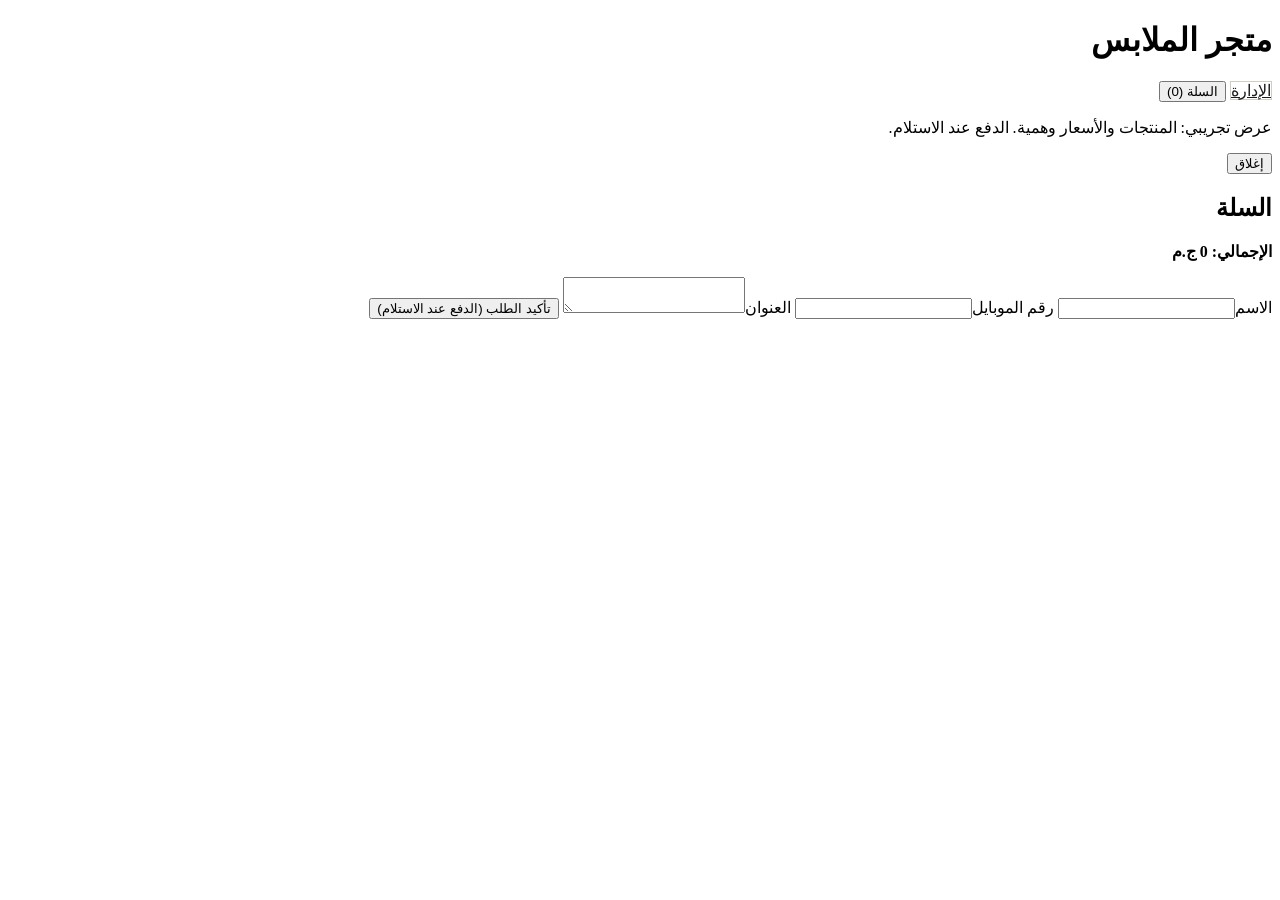
==== clothing-store/index.html @ 53a1501a "Rename 1-index.html to index.html" ====
<!doctype html>
<html lang="ar" dir="rtl">
<head>
<meta charset="utf-8"><meta name="viewport" content="width=device-width,initial-scale=1">
<title>متجر ملابس - عرض تجريبي</title>
<link rel="stylesheet" href="style.css">
</head>
<body>
<header>
  <h1>متجر الملابس</h1>
  <div><a class="btn ghost" style="background:#fff;color:#1d1d1f;border:1px solid #cfcdc6" href="admin.html">الإدارة</a>
  <button id="open-cart">السلة (<span id="count">0</span>)</button></div>
</header>
<main>
  <p class="note">عرض تجريبي: المنتجات والأسعار وهمية. الدفع عند الاستلام.</p>
  <div id="grid" class="grid"></div>
</main>
<aside id="cart" class="panel">
  <button class="ghost" id="close-cart">إغلاق</button>
  <h2>السلة</h2>
  <div id="cart-lines"></div>
  <p><b>الإجمالي: <span id="total">0</span> ج.م</b></p>
  <form id="order-form">
    <label>الاسم<input name="name" required></label>
    <label>رقم الموبايل<input name="phone" required pattern="01[0-9]{9}" title="رقم مصري من 11 رقم"></label>
    <label>العنوان<textarea name="address" rows="2" required></textarea></label>
    <button type="submit">تأكيد الطلب (الدفع عند الاستلام)</button>
  </form>
  <div id="msg"></div>
</aside>
<script src="products.js"></script>
<script src="app.js"></script>
</body>
</html>
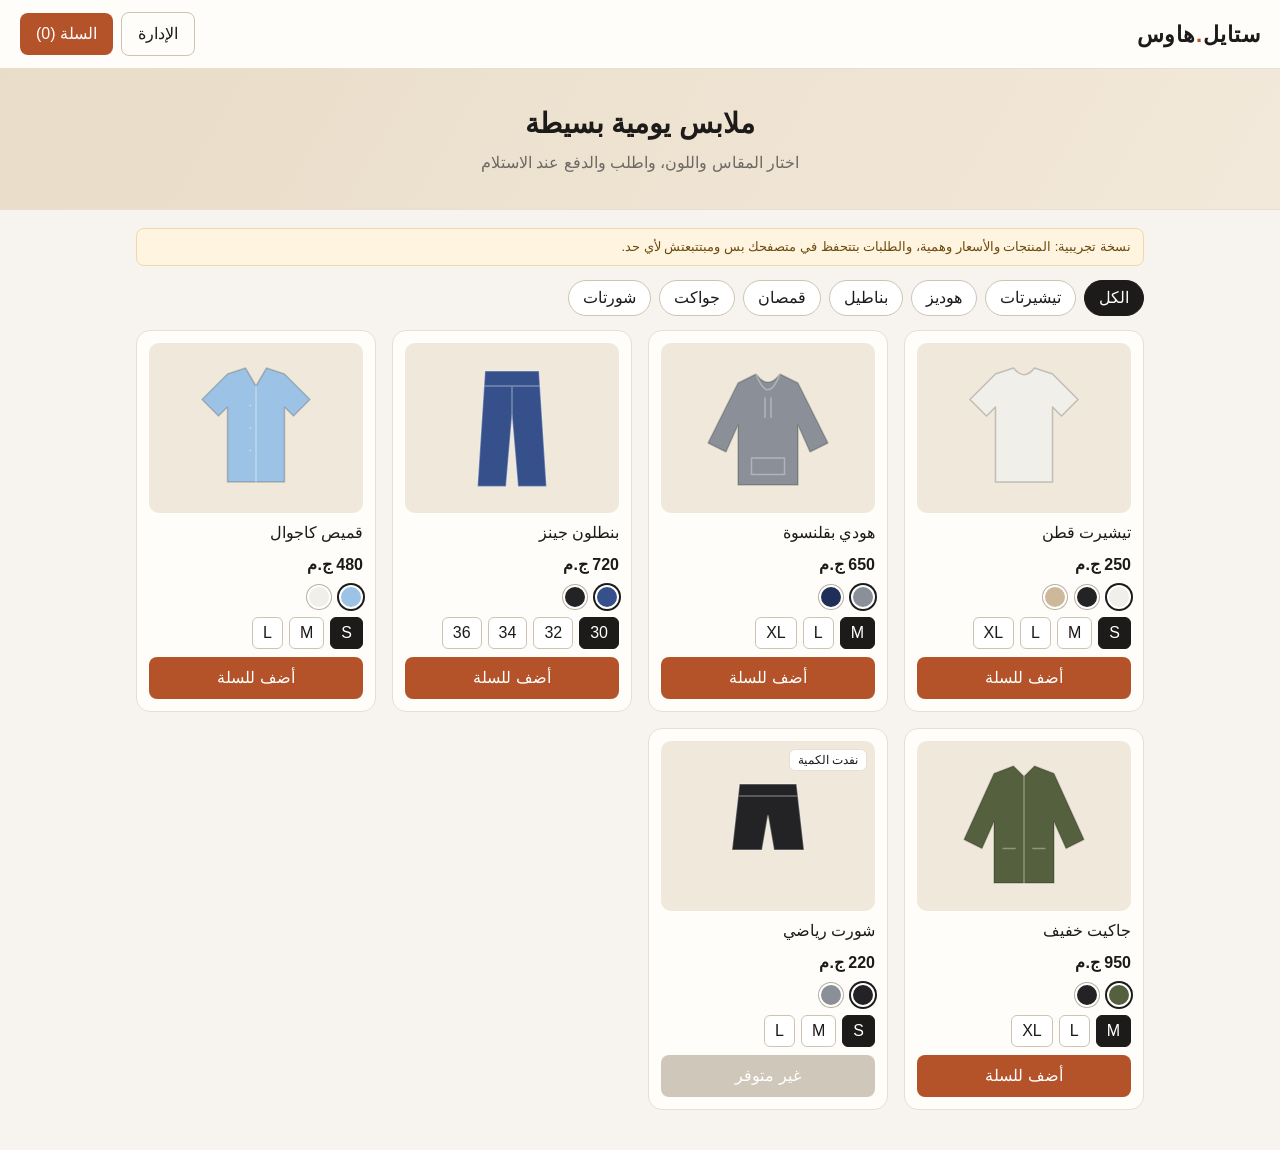
==== commit 89555fdf: "Refactor HTML structure and improve accessibility Updated the title and improved accessibility featu" ====
--- a/clothing-store/index.html
+++ b/clothing-store/index.html
@@ -2,31 +2,35 @@
 <html lang="ar" dir="rtl">
 <head>
 <meta charset="utf-8"><meta name="viewport" content="width=device-width,initial-scale=1">
-<title>متجر ملابس - عرض تجريبي</title>
+<title>متجر ملابس - نسخة تجريبية</title>
 <link rel="stylesheet" href="style.css">
 </head>
 <body>
 <header>
-  <h1>متجر الملابس</h1>
-  <div><a class="btn ghost" style="background:#fff;color:#1d1d1f;border:1px solid #cfcdc6" href="admin.html">الإدارة</a>
-  <button id="open-cart">السلة (<span id="count">0</span>)</button></div>
+  <h1 class="brand">ستايل<span>.</span>هاوس</h1>
+  <div class="actions">
+    <a class="btn ghost" href="admin.html">الإدارة</a>
+    <button id="open-cart">السلة (<span id="count">0</span>)</button>
+  </div>
 </header>
+<section class="hero"><h2>ملابس يومية بسيطة</h2><p>اختار المقاس واللون، واطلب والدفع عند الاستلام</p></section>
 <main>
-  <p class="note">عرض تجريبي: المنتجات والأسعار وهمية. الدفع عند الاستلام.</p>
+  <div class="notice">نسخة تجريبية: المنتجات والأسعار وهمية، والطلبات بتتحفظ في متصفحك بس ومبتتبعتش لأي حد.</div>
+  <div id="filters" class="filters" role="group" aria-label="التصنيفات"></div>
   <div id="grid" class="grid"></div>
 </main>
-<aside id="cart" class="panel">
-  <button class="ghost" id="close-cart">إغلاق</button>
-  <h2>السلة</h2>
+<aside id="cart" class="panel" aria-label="السلة">
+  <div class="panel-head"><h2>السلة</h2><button class="ghost" id="close-cart">إغلاق</button></div>
   <div id="cart-lines"></div>
-  <p><b>الإجمالي: <span id="total">0</span> ج.م</b></p>
+  <div class="total">الإجمالي: <span id="total">0</span> ج.م</div>
   <form id="order-form">
-    <label>الاسم<input name="name" required></label>
-    <label>رقم الموبايل<input name="phone" required pattern="01[0-9]{9}" title="رقم مصري من 11 رقم"></label>
+    <label>الاسم<input name="name" required autocomplete="name"></label>
+    <label>رقم الموبايل<input name="phone" required inputmode="numeric" pattern="01[0-9]{9}" title="رقم مصري من 11 رقم يبدأ بـ 01" autocomplete="tel"></label>
     <label>العنوان<textarea name="address" rows="2" required></textarea></label>
-    <button type="submit">تأكيد الطلب (الدفع عند الاستلام)</button>
+    <p class="muted">الدفع عند الاستلام.</p>
+    <button type="submit">تسجيل الطلب</button>
   </form>
-  <div id="msg"></div>
+  <div id="msg" aria-live="polite"></div>
 </aside>
 <script src="products.js"></script>
 <script src="app.js"></script>
--- a/clothing-store/style.css
+++ b/clothing-store/style.css
@@ -0,0 +1,54 @@
+:root { --ink:#1c1b19; --muted:#6c6a64; --accent:#b4532a; --accent-dark:#8f3f1e; --bg:#f7f4ef; --card:#fffdf9; --line:#e6dfd3; }
+* { box-sizing: border-box; }
+body { margin:0; font-family: "Segoe UI", Tahoma, Arial, sans-serif; background:var(--bg); color:var(--ink); line-height:1.5; }
+header { display:flex; justify-content:space-between; align-items:center; gap:10px; padding:12px 20px; background:var(--card); border-bottom:1px solid var(--line); position:sticky; top:0; z-index:5; }
+.brand { font-size:22px; font-weight:700; letter-spacing:.5px; margin:0; }
+.brand span { color:var(--accent); }
+.actions { display:flex; gap:8px; align-items:center; }
+button, .btn { background:var(--accent); color:#fff; border:0; border-radius:8px; padding:9px 16px; font:inherit; cursor:pointer; text-decoration:none; display:inline-block; }
+button:hover, .btn:hover { background:var(--accent-dark); }
+button:disabled { background:#cfc8ba; cursor:not-allowed; }
+button.ghost, .btn.ghost { background:transparent; color:var(--ink); border:1px solid #cdc4b3; }
+button.ghost:hover, .btn.ghost:hover { background:#efe9de; }
+button.small { padding:4px 10px; }
+:focus-visible { outline:3px solid #e0a483; outline-offset:2px; }
+.hero { background:linear-gradient(120deg,#e9dcc8,#f3e9da); padding:34px 20px; text-align:center; border-bottom:1px solid var(--line); }
+.hero h2 { margin:0 0 6px; font-size:28px; }
+.hero p { margin:0; color:var(--muted); }
+main { max-width:1040px; margin:0 auto; padding:18px 16px 40px; }
+.notice { background:#fff4e0; border:1px solid #f0d9a8; color:#6b4b10; padding:8px 12px; border-radius:8px; font-size:13px; margin-bottom:14px; }
+.filters { display:flex; gap:8px; flex-wrap:wrap; margin-bottom:14px; }
+.chip { background:#fff; color:var(--ink); border:1px solid #cdc4b3; border-radius:999px; padding:5px 14px; }
+.chip.active { background:var(--ink); color:#fff; border-color:var(--ink); }
+.grid { display:grid; grid-template-columns:repeat(auto-fill,minmax(220px,1fr)); gap:16px; }
+.card { background:var(--card); border-radius:14px; padding:12px; border:1px solid var(--line); display:flex; flex-direction:column; gap:8px; }
+.art { height:170px; border-radius:10px; background:#efe8db; display:flex; align-items:center; justify-content:center; position:relative; }
+.art svg { height:150px; width:150px; }
+.badge { position:absolute; top:8px; right:8px; background:#fff; border:1px solid var(--line); border-radius:6px; font-size:12px; padding:1px 8px; }
+.price { font-weight:700; }
+.swatches { display:flex; gap:8px; }
+.sw { width:24px; height:24px; border-radius:50%; border:2px solid #fff; box-shadow:0 0 0 1px #b9b09f; padding:0; }
+.sw:hover { background:inherit; }
+.sw.sel { box-shadow:0 0 0 2px var(--ink); }
+.sizes { display:flex; gap:6px; flex-wrap:wrap; }
+.size { background:#fff; color:var(--ink); border:1px solid #cdc4b3; padding:3px 10px; border-radius:6px; }
+.size:hover { background:#efe9de; }
+.size.sel { background:var(--ink); color:#fff; border-color:var(--ink); }
+.panel { position:fixed; top:0; left:0; width:min(400px,100%); height:100%; background:var(--card); box-shadow:4px 0 24px #0003; padding:16px; overflow:auto; transform:translateX(-105%); transition:transform .2s; z-index:10; visibility:hidden; }
+.panel.open { transform:none; visibility:visible; }
+.panel-head { display:flex; justify-content:space-between; align-items:center; }
+.line-item { display:grid; grid-template-columns:1fr auto auto; gap:8px; align-items:center; padding:8px 0; border-bottom:1px solid var(--line); font-size:14px; }
+.qty { display:flex; align-items:center; gap:6px; }
+label { display:block; font-size:14px; margin-top:8px; }
+input, textarea, select { width:100%; padding:9px 10px; margin-top:4px; border:1px solid #cdc4b3; border-radius:8px; font:inherit; background:#fff; color:var(--ink); }
+.total { font-size:18px; font-weight:700; margin:12px 0; }
+.toast { background:#e8f3ea; border:1px solid #b8d9be; padding:10px 12px; border-radius:8px; margin-top:12px; font-size:14px; }
+.err { background:#fbeaea; border:1px solid #e5b9b9; }
+table { width:100%; border-collapse:collapse; background:var(--card); border:1px solid var(--line); border-radius:10px; overflow:hidden; }
+th, td { padding:8px 10px; border-bottom:1px solid var(--line); text-align:right; font-size:14px; vertical-align:top; }
+th { background:#efe9de; }
+td input, td select { margin:0; width:90px; }
+.table-wrap { overflow-x:auto; margin-bottom:24px; }
+.admin-form { display:grid; grid-template-columns:repeat(auto-fit,minmax(170px,1fr)); gap:10px; align-items:end; margin-bottom:24px; }
+.muted { color:var(--muted); font-size:13px; }
+@media (max-width:520px) { .hero h2 { font-size:22px; } .brand { font-size:18px; } .grid { grid-template-columns:repeat(2,1fr); gap:10px; } .art svg { height:110px; width:110px; } .art { height:130px; } }
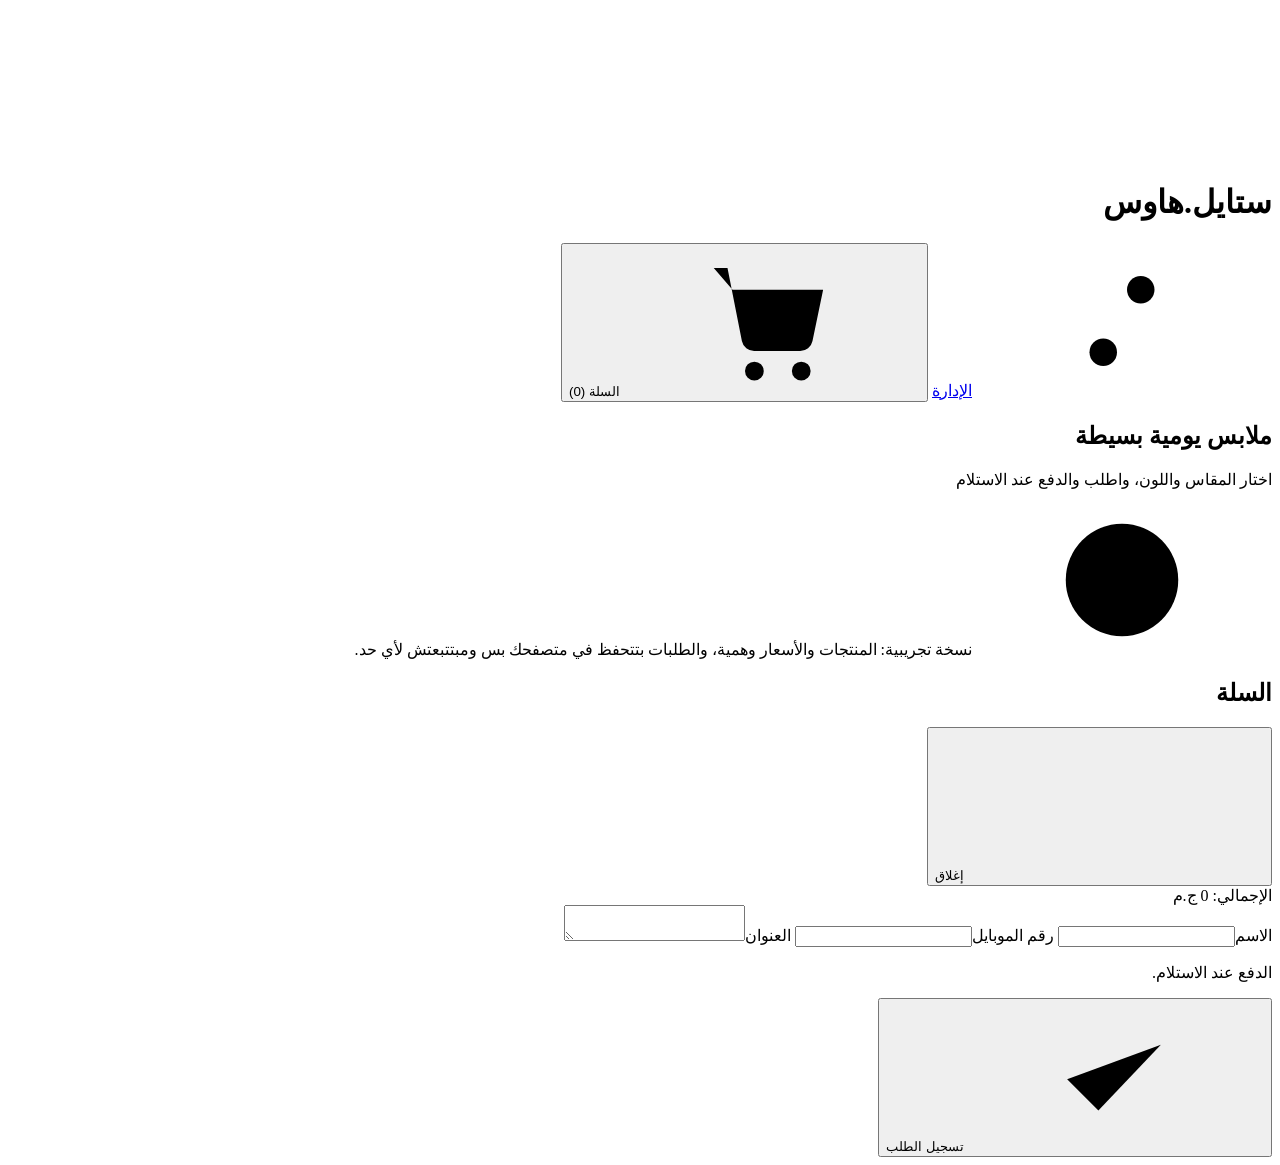
==== commit 444eeabe: "Rename 1-index.html to index.html" ====
--- a/clothing-store/index.html
+++ b/clothing-store/index.html
@@ -2,25 +2,34 @@
 <html lang="ar" dir="rtl">
 <head>
 <meta charset="utf-8"><meta name="viewport" content="width=device-width,initial-scale=1">
+<meta name="theme-color" content="#f6f2ea">
 <title>متجر ملابس - نسخة تجريبية</title>
+<link rel="icon" href="data:image/svg+xml,%3Csvg xmlns='http://www.w3.org/2000/svg' viewBox='0 0 24 24'%3E%3Cpath fill='%23b4532a' d='M14.5 3a2.5 2.5 0 0 1-5 0H6L2.5 7.5 5 10l1-1v12h12V9l1 1 2.5-2.5L18 3z'/%3E%3C/svg%3E">
 <link rel="stylesheet" href="style.css">
 </head>
 <body>
+<svg class="sprite" aria-hidden="true">
+  <symbol id="i-cart" viewBox="0 0 24 24"><circle class="f" cx="9.5" cy="20" r="1.5"/><circle class="f" cx="17" cy="20" r="1.5"/><path d="M3 3.5h2.2l2.3 11.7a2 2 0 0 0 2 1.6h7.3a2 2 0 0 0 2-1.6L20.5 7H6"/></symbol>
+  <symbol id="i-gear" viewBox="0 0 24 24"><path d="M4 7h9M17 7h3M4 17h3M11 17h9"/><circle cx="15" cy="7" r="2.2"/><circle cx="9" cy="17" r="2.2"/></symbol>
+  <symbol id="i-x" viewBox="0 0 24 24"><path d="M6 6l12 12M18 6L6 18"/></symbol>
+  <symbol id="i-check" viewBox="0 0 24 24"><path d="M4.5 12.5l5 5L19.5 7"/></symbol>
+  <symbol id="i-info" viewBox="0 0 24 24"><circle cx="12" cy="12" r="9"/><path d="M12 8v.01M12 11.5V16"/></symbol>
+</svg>
 <header>
   <h1 class="brand">ستايل<span>.</span>هاوس</h1>
   <div class="actions">
-    <a class="btn ghost" href="admin.html">الإدارة</a>
-    <button id="open-cart">السلة (<span id="count">0</span>)</button>
+    <a class="btn ghost" href="admin.html"><svg class="ic"><use href="#i-gear"/></svg>الإدارة</a>
+    <button id="open-cart"><svg class="ic"><use href="#i-cart"/></svg>السلة (<span id="count">0</span>)</button>
   </div>
 </header>
 <section class="hero"><h2>ملابس يومية بسيطة</h2><p>اختار المقاس واللون، واطلب والدفع عند الاستلام</p></section>
 <main>
-  <div class="notice">نسخة تجريبية: المنتجات والأسعار وهمية، والطلبات بتتحفظ في متصفحك بس ومبتتبعتش لأي حد.</div>
+  <div class="notice"><svg class="ic"><use href="#i-info"/></svg>نسخة تجريبية: المنتجات والأسعار وهمية، والطلبات بتتحفظ في متصفحك بس ومبتتبعتش لأي حد.</div>
   <div id="filters" class="filters" role="group" aria-label="التصنيفات"></div>
   <div id="grid" class="grid"></div>
 </main>
 <aside id="cart" class="panel" aria-label="السلة">
-  <div class="panel-head"><h2>السلة</h2><button class="ghost" id="close-cart">إغلاق</button></div>
+  <div class="panel-head"><h2>السلة</h2><button class="ghost" id="close-cart"><svg class="ic"><use href="#i-x"/></svg>إغلاق</button></div>
   <div id="cart-lines"></div>
   <div class="total">الإجمالي: <span id="total">0</span> ج.م</div>
   <form id="order-form">
@@ -28,7 +37,7 @@
     <label>رقم الموبايل<input name="phone" required inputmode="numeric" pattern="01[0-9]{9}" title="رقم مصري من 11 رقم يبدأ بـ 01" autocomplete="tel"></label>
     <label>العنوان<textarea name="address" rows="2" required></textarea></label>
     <p class="muted">الدفع عند الاستلام.</p>
-    <button type="submit">تسجيل الطلب</button>
+    <button type="submit"><svg class="ic"><use href="#i-check"/></svg>تسجيل الطلب</button>
   </form>
   <div id="msg" aria-live="polite"></div>
 </aside>
